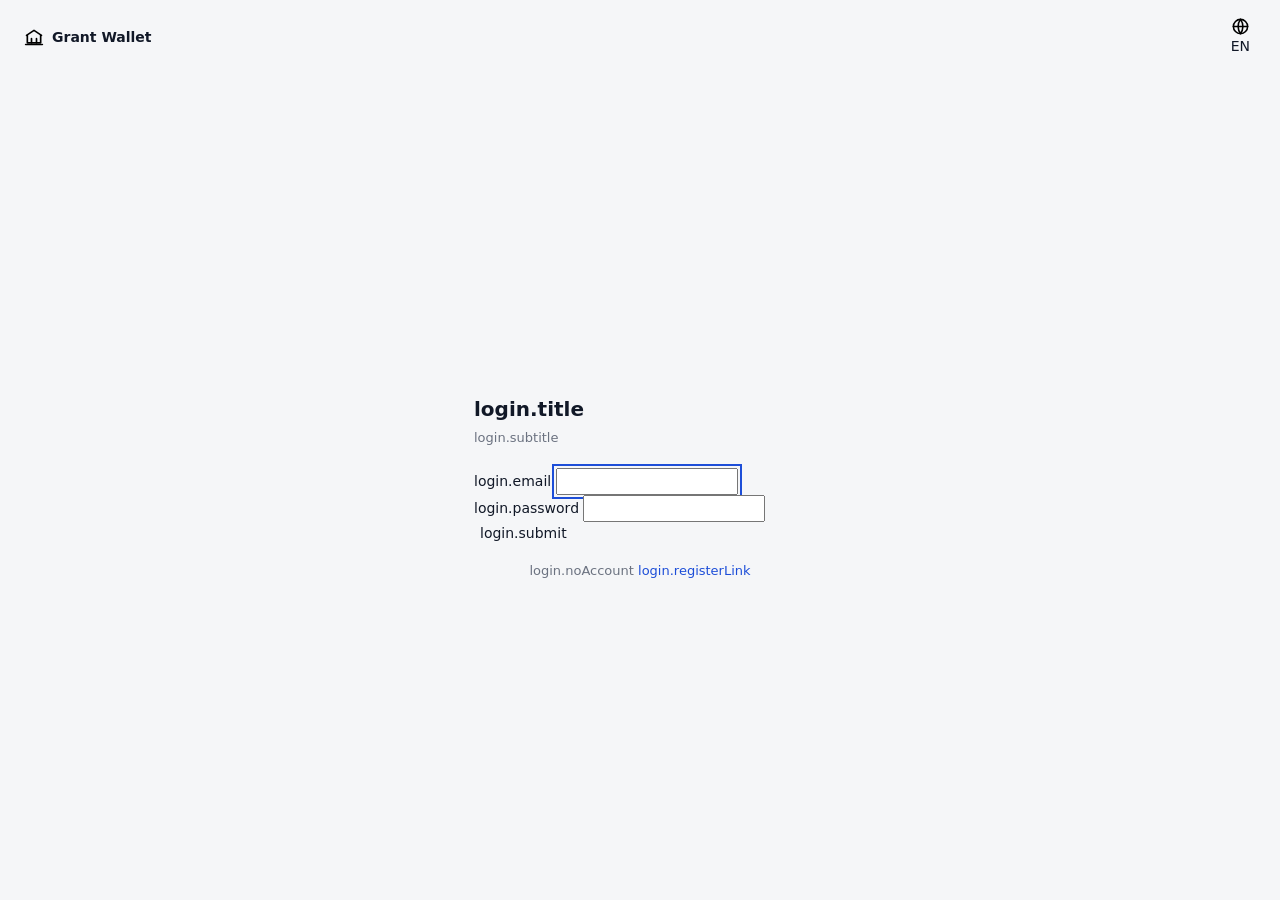
==== index.html @ 3b6def84 "Add files via upload" ====
<!doctype html>
<html lang="en">
<head>
  <meta charset="UTF-8">
  <meta http-equiv="refresh" content="0; url=/login.html">
  <title>Grant Wallet</title>
  <script>window.location.replace("/login.html");</script>
</head>
<body>
  <p>Redirecting to <a href="/login.html">login</a>&hellip;</p>
</body>
</html>
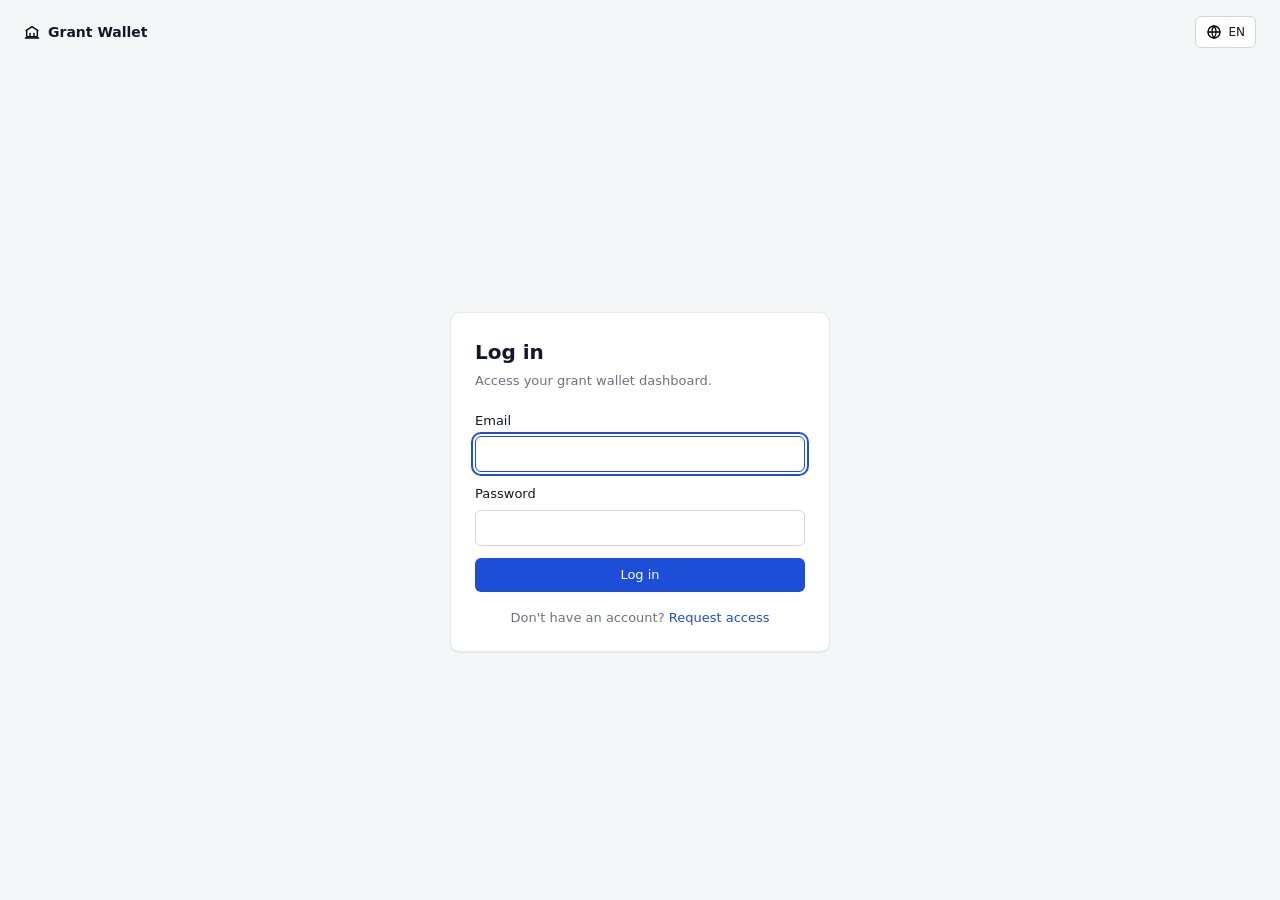
==== commit 4b5a2f70: "Add files via upload" ====
--- a/index.html
+++ b/index.html
@@ -2,11 +2,11 @@
 <html lang="en">
 <head>
   <meta charset="UTF-8">
-  <meta http-equiv="refresh" content="0; url=/login.html">
+  <meta http-equiv="refresh" content="0; url=login.html">
   <title>Grant Wallet</title>
-  <script>window.location.replace("/login.html");</script>
+  <script>window.location.replace("login.html");</script>
 </head>
 <body>
-  <p>Redirecting to <a href="/login.html">login</a>&hellip;</p>
+  <p>Redirecting to <a href="login.html">login</a>&hellip;</p>
 </body>
 </html>
